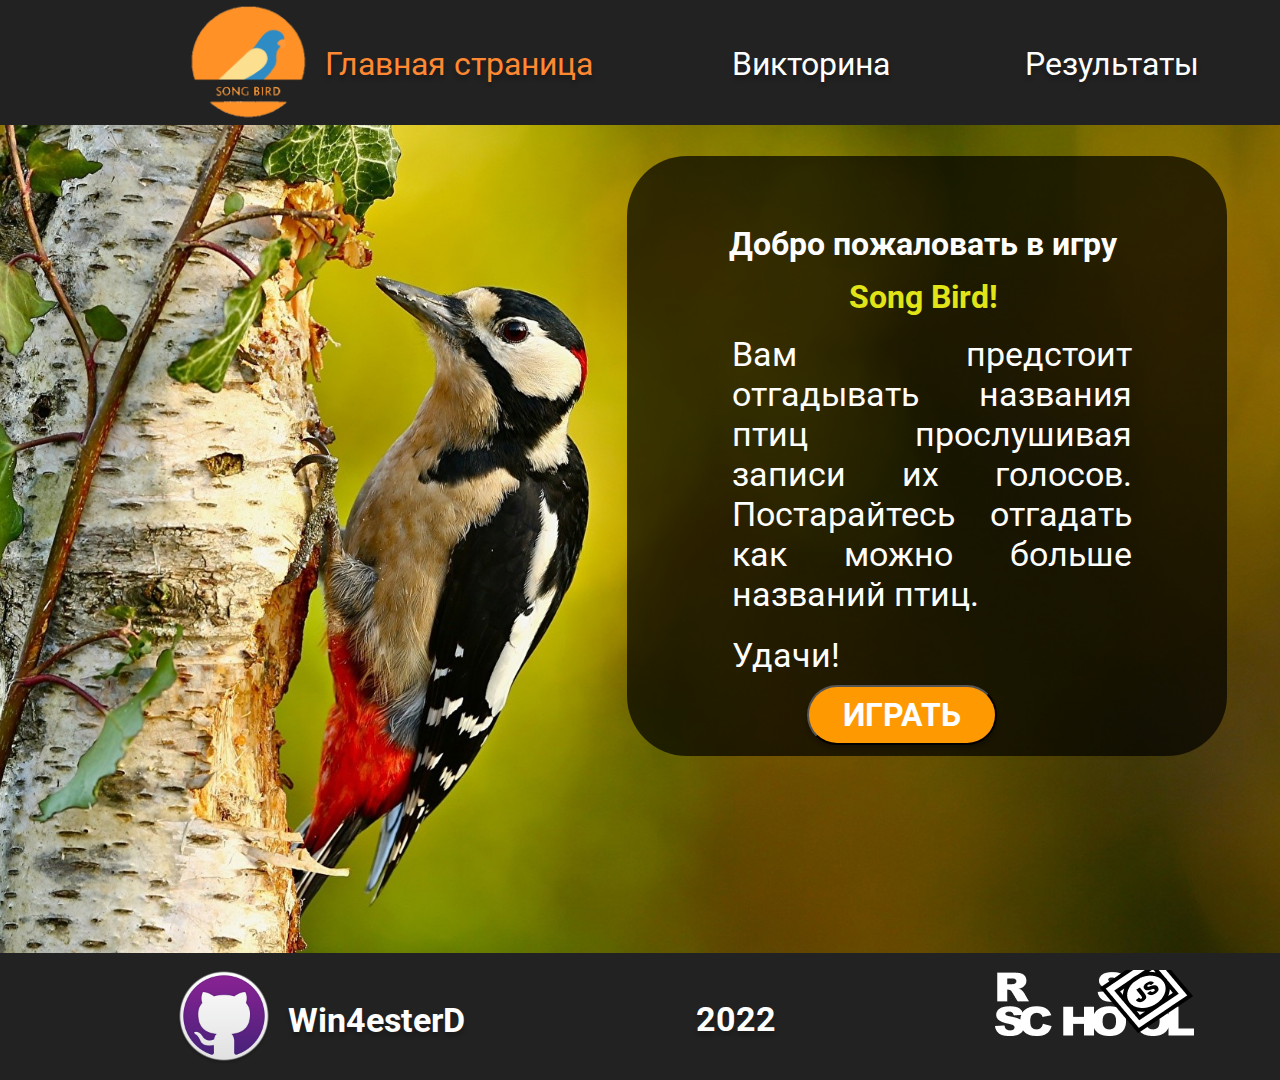
==== SongBird/index.html @ 35c27f8e "refactor: make it deployable on gh-pages" ====
<!DOCTYPE html>
<html lang="ru">
<head>
    <meta charset="UTF-8">
    <meta http-equiv="X-UA-Compatible" content="IE=edge">
    <meta name="viewport" content="width=device-width, initial-scale=1.0">
    <title>Song Bird</title>
    <link rel="preconnect" href="https://fonts.googleapis.com">
    <link rel="preconnect" href="https://fonts.gstatic.com" crossorigin>
    <link href="https://fonts.googleapis.com/css2?family=Roboto&display=swap" rel="stylesheet">
    <link rel="stylesheet" href="assets/styles/header.css">
    <link rel="stylesheet" href="assets/styles/main.css">
    <link rel="stylesheet" href="assets/styles/index.css">
    <link rel="stylesheet" href="assets/styles/footer.css">
</head>
<body>
    <header class="header">
        <div class="logo">
            <a href="index.html"><img class="logo-img" src="assets/IMG/logo.png" alt="logo"></a>
        </div>
        <nav class="nav">
            <ul class="nav-ul">
                <li class="nav-ul__li"><a class="nav-ul__li__a" id="active" href="index.html">Главная страница</a></li>
                <li class="nav-ul__li"><a class="nav-ul__li__a" href="game.html">Викторина</a></li>
                <li class="nav-ul__li"><a class="nav-ul__li__a" href="results.html">Результаты</a></li>
            </ul>
        </nav>
        <img class="burger-menu" src="assets/IMG/burger_menu.png" alt="burger menu">
    </header>
    <main class="main">
        <section class="welcome">
            <h1 class="welcome__h1">
                Добро пожаловать в игру <span class="game">Song Bird!</span>
            </h1>
            <p class="welcome__p">Вам предстоит отгадывать названия птиц прослушивая записи их голосов. 
                Постарайтесь отгадать как можно больше названий птиц.</p>
            <p class="welcome__p goodluck">Удачи!</p>
            <button class="play-btn">ИГРАТЬ</в>
        </section>
    </main>
    <footer class="footer">
        <div class="github">
            <a href="https://github.com/Win4esterD"><img src="assets/IMG/1200px-Github-desktop-logo-symbol.svg.png" alt="github" class="github__img"></a>
            <a href="https://github.com/Win4esterD" class="github__name">Win4esterD</a>
        </div>
        <p class="year">2022</p>
        <a href="https://rs.school/js/" class="rs-link"><img class="rs-link__img" src="assets/IMG/rs_school_js 1.png" alt="rs-logo"></a>
    </footer>
    <script src="assets/JS/burger-menu.js"></script>
</body>
</html>
---- SongBird/assets/styles/header.css ----
*{
    margin: 0 0 0 0;
    padding: 0 0 0 0;
}

.header{
    display: flex;
    height: 125px;
    background: #222222;
}

.burger-menu{
    display:none;
}

.logo{
    width: 142px;
    height: 125px;
    margin-left: 173px;
}

.logo-img{
    width: 142px;
    height: 125px;
}

.nav{
    display: flex;
    margin-top: 45px;
}

.nav-ul{
    display: flex;
    list-style: none;
    margin-left: 56px;
    gap: 275px;
}

.nav-ul__li__a{
    font-family: 'Roboto';
    font-style: normal;
    font-weight: 400;
    font-size: 32px;
    line-height: 38px;
    text-align: center;
    color: #FFFFFF;
    text-shadow: 0px 4px 4px rgba(0, 0, 0, 0.25);
    text-decoration: none;
    transition: 1s;
}

.nav-ul__li__a:hover{
    transform: scale(1.1);
    cursor: pointer;
    color: #FF8832;
}

.nav-ul__li:first-child{
    width: 279px;
}

.nav-ul__li:nth-child(2){
    width: 165px;
}

.nav-ul__li:nth-child(3){
    width: 180px;
}

#active{
    color: #FF8832;
}


@media (max-width: 1545px){
    .nav-ul{
        display: flex;
        margin-left: 10px;
        gap: 15vw;
    }
}

@media (max-width: 1356px){
    .nav-ul{
        display: flex;
        margin-left: 10px;
        gap: 10vw;
    }
}

@media (max-width: 1186px){
    .logo{
        margin-left: 10px;
    }
}

@media(max-width: 986px){
    .nav-ul__li:first-child{
        width: auto;
    }
    .nav-ul__li__a{
        font-size: 26px;
    }
}

@media(max-width: 910px){
    .nav-ul{
        gap: 9vw;
    }
    .nav-ul__li__a{
        font-size: 22px;
    }

    .nav-ul__li:nth-child(3) {
        width: auto;
    }

    .nav-ul__li:first-child{
        width: auto;
    }
    
    .nav-ul__li:nth-child(2){
        width: auto;
    }
    
    .nav-ul__li:nth-child(3){
        width: auto;
    }    
}

@media(max-width: 680px){
    .logo{
        margin-top: 20px;
        width: auto;
        height: auto;
    }
    .logo-img{
        width: 80px;
        height: 80px;
    }
    .nav-ul{
        margin-left: 10px;
        gap: 7vw;
    }
}

@media(max-width: 640px){
    .header{
        height: 50px;
    }

    .burger-menu{
        display:block;
        position: absolute;
        width: 50px;
        height: 30px;
        right: 10px;
        top: 10px;
    }

    .logo{
        display:none;
    }

    .nav{
        margin-top: 0px;
        margin-left: 20vw;
        display: none;
    }

    .nav-ul{
        gap: 7px;
        flex-direction: column;
    }
}
---- SongBird/assets/styles/main.css ----
.main{
    height: 828px;
    background-image: url("/../../assets/IMG/bird-background-1920.jpg");
    background-size: cover;
    background-position: 50% 49%;
}
---- SongBird/assets/styles/index.css ----
.welcome{
    position: relative;
    width: 737px;
    height: 768px;
    background: rgba(0, 0, 0, 0.7);
    border-radius: 60px;
    left: 998px;
    top: 31px;
}

.welcome__h1{
    width: 594px;
    height: 116px;
    font-family: 'Roboto';
    font-style: normal;
    font-weight: 700;
    font-size: 45px;
    line-height: 53px;
    text-align: center;
    color: #FFFFFF;
    padding: 62px 0 0 57px;
}

.game{
    color: rgba(225, 229, 23, 1);
}

.welcome__p{
    margin-left: 105px;
    width: 546px;
    height: 301px;
    font-family: 'Roboto';
    font-style: normal;
    font-weight: 400;
    font-size: 34px;
    line-height: 40px;
    text-align: justify;
    color: #FFFFFF;
}

.play-btn{
    position: relative;
    width: 394px;
    height: 103px;
    background: #FF9901;
    box-shadow: 0px 4px 4px rgba(0, 0, 0, 0.25);
    border-radius: 60px;
    font-family: 'Roboto';
    font-style: normal;
    font-weight: 700;
    font-size: 45px;
    line-height: 53px;
    text-align: center;
    color: #FFFFFF;
    bottom: 200px;
    left: 180px
}

.play-btn:hover{
    cursor: pointer;
    background: rgb(14, 228, 14);
}

.play-btn:active{
    background: rgb(230, 227, 9);
}

@media(max-width: 1741px){
    .welcome{
        left: 49vw;
    }
}

@media(max-width: 1453px){
    .welcome{
        width: 600px;
        height: 600px;
    }

    .welcome__h1{
        width: 400px;
        height: 116px;
        font-size: 2em;
        padding: 62px 0 0 96px;
    }

    .welcome__p{
        margin-left: 105px;
        width: 400px;
        height: 301px;
        font-family: 'Roboto';
        font-style: normal;
        font-weight: 400;
        font-size: 34px;
        line-height: 40px;
        text-align: justify;
        color: #FFFFFF;
    }

    .play-btn{
        position: relative;
        width: 190px;
        height: 60px;
        bottom: 251px;
        font-size: 32px;
    }
}

@media (max-width: 1186px){
    .welcome{
        width: 460px;
    }

    .welcome__h1{
        padding: 62px 0 0 17px;
    }

    .welcome__p{
        margin-left: 20px;
    }

    .play-btn{
        left: 125px;
    }
}

@media(max-width: 986px){
    .welcome__h1{
        padding: 62px 0 0 17px;
        font-size: 26px;
        width: 379px;
    }

    .welcome__p{
        width: 350px;
        font-size: 26px;
        margin-left: 45px;
    }

    .goodluck{
        margin-top: -40px;
    }
}

@media(max-width: 910px){
    .welcome{
        width: 410px;
    }

    .welcome__p{
        margin-left: 30px;
    }
}

@media(max-width:810px){
    .welcome{
        left: 353px;
    }
}

@media(max-width: 764px){
    .welcome{
        left: 330px;
    }
}

@media(max-width: 744px){
    .welcome{
        width: 350px;
    }
    .welcome__h1{
        font-size: 22px;
        width: 320px;
        line-height: 40px;
    }

    .welcome__p {
        font-size: 22px;
        width: 297px;
        margin-left: 20px;
    }
}

@media(max-width: 680px){
    .welcome{
        left: 287px;
    }
}

@media(max-width: 640px){
    .welcome{
        left: 267px;
    }
}

@media(max-width: 640px){
    .welcome{
        left: 254px;
    }
}

@media(max-width: 606px){
    .welcome{
        left: 246px;
    }
}

@media(max-width: 597px){
    .welcome{
        width: 215px;
    }

    .welcome__h1{
        font-size: 16px;
        width: 195px;
        padding: 50px 0 0 1px;
    }

    .welcome__p{
        font-size: 16px;
        width: 175px;
        line-height: 30px;
    }

    .play-btn{
        left: 12px;
        font-size: 22px;
        width: 110px;
        height: 55px;
    }
} 

@media(max-width: 462px){
    .welcome{
        width: 230px;
        left: 39vw;
    }

    .play-btn{
        left: 60px;
    }
}

@media(max-width: 379px){
    .welcome{
        width: 300px;
        left: 7vw;
        background:rgba(0, 0, 0, 0.9);
    }

    .welcome__h1{
        margin-left: 63px;
        font-size: 18px;
    }

    .welcome__p{
        margin-left: 60px;
        font-size: 18px;
    }

    .goodluck{
        padding-top: 20px;
    }

    .play-btn{
        left: 93px;
    }
}

@media(max-width: 324px){
    .welcome{
        left: 3vw;
    }
}
---- SongBird/assets/styles/footer.css ----
.footer{
    display: flex;
    height: 127px;
    background: #222222;
}

.github{
    display: flex;
    padding-top: 13px;
    margin-left: 174px;
}

.github__img{
    transition: 1s ease-in-out;
    width: 100px;
    height: 100px;
}


.github__name{
    width: 204px;
    height: 61px;
    font-family: 'Roboto';
    font-style: normal;
    font-weight: 700;
    font-size: 34px;
    line-height: 40px;
    text-align: center;
    color: #FFFFFF;
    text-shadow: 0px 4px 4px rgba(0, 0, 0, 0.25);
    padding-top: 34px;
    text-decoration: none;
    transition: 1s all;
}

.github__img:hover{
    transform: scale(1.1);
}

.github__name:hover{
    color: #FF9901;
    transform: scale(1.1);
}

.github__name:hover ~ .github__img{
    transform: scale(1.1);
}

.year{
    width: 107px;
    height: 43px;
    font-family: 'Roboto';
    font-style: normal;
    font-weight: 700;
    font-size: 34px;
    line-height: 40px;
    text-align: center;
    color: #FFFFFF;
    text-shadow: 0px 4px 4px rgba(0, 0, 0, 0.25);
    padding: 46px 371px 0 320px;
}

.rs-link{
    z-index: 2;
    width: 199px;
    height: 66px;
    color: white;
    padding-top: 17px;
}

.rs-link__img{
    transition: 1s all;
}

.rs-link__img:hover{
    transform: scale(1.1);
}

@media(max-width: 1774px){
    .year{
        padding: 46px 20vw 0 20vw;
    }
}

@media (max-width: 1356px){
    .year{
        padding: 46px 16vw 0 16vw;
    }
}

@media (max-width: 1186px){
    .github{
        margin-left: 10px;
    }
}

@media(max-width: 986px){
    .year,
    .github__name{
        font-size: 26px;
    }

    .rs-link__img{
        width: 150px;
        margin-top: 10px;
    }
}

@media(max-width: 910px){
    .year{
        padding: 46px 11vw 0 11vw;
    }
}

@media(max-width: 680px){
    .year{
        padding: 46px 5vw 0 5vw;
    }
}

@media(max-width: 640px){
    .footer{
        flex-direction: column;
        height: auto;
    }

    .github{
        margin-left: 25vw;
        gap: 0px;
    }

    .github__img{
        width: 80px;
        height: 80px;
    }

    .github__name{
        width: auto;
    }


    .year{
        padding: 0px 0vw 0 37vw;
    }

    .rs-link{
        margin-left: 36vw;
        padding-bottom: 20px;
    }
}

/* @media(max-width: 580px){
    .footer{
        flex-direction: column;
        height: auto;
    }
} */
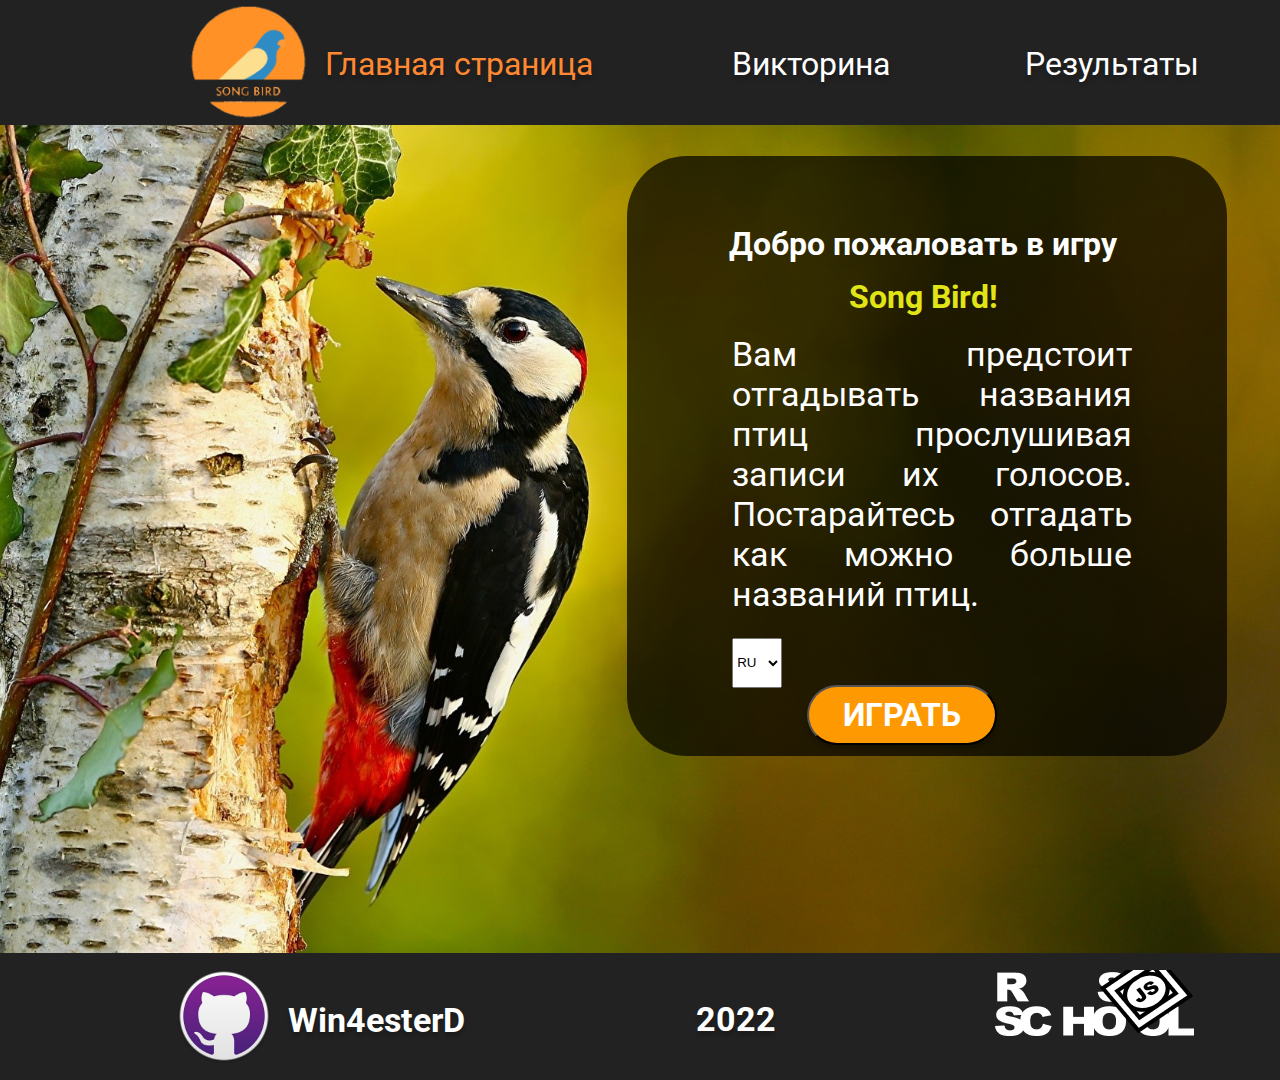
==== commit 02ca469b: "feat: implement English version" ====
--- a/SongBird/index.html
+++ b/SongBird/index.html
@@ -11,7 +11,10 @@
     <link rel="stylesheet" href="assets/styles/header.css">
     <link rel="stylesheet" href="assets/styles/main.css">
     <link rel="stylesheet" href="assets/styles/index.css">
+    <link rel="stylesheet" href="assets/styles/game.css">
     <link rel="stylesheet" href="assets/styles/footer.css">
+    <link rel="stylesheet" href="assets/styles/player.css">
+    <link rel="stylesheet" href="assets/styles/player2.css">
 </head>
 <body>
     <header class="header">
@@ -20,9 +23,9 @@
         </div>
         <nav class="nav">
             <ul class="nav-ul">
-                <li class="nav-ul__li"><a class="nav-ul__li__a" id="active" href="index.html">Главная страница</a></li>
-                <li class="nav-ul__li"><a class="nav-ul__li__a" href="game.html">Викторина</a></li>
-                <li class="nav-ul__li"><a class="nav-ul__li__a" href="results.html">Результаты</a></li>
+                <li class="nav-ul__li"><a class="nav-ul__li__a" id="active" href="#">Главная страница</a></li>
+                <li class="nav-ul__li"><a class="nav-ul__li__a" href="#">Викторина</a></li>
+                <li class="nav-ul__li"><a class="nav-ul__li__a" href="#">Результаты</a></li>
             </ul>
         </nav>
         <img class="burger-menu" src="assets/IMG/burger_menu.png" alt="burger menu">
@@ -30,12 +33,105 @@
     <main class="main">
         <section class="welcome">
             <h1 class="welcome__h1">
-                Добро пожаловать в игру <span class="game">Song Bird!</span>
+                Добро пожаловать в игру <span class="game-name">Song Bird!</span>
             </h1>
             <p class="welcome__p">Вам предстоит отгадывать названия птиц прослушивая записи их голосов. 
-                Постарайтесь отгадать как можно больше названий птиц.</p>
-            <p class="welcome__p goodluck">Удачи!</p>
+                Постарайтесь отгадать как можно больше названий птиц.
+            </p>
+            <p class="welcome__p goodluck">
+                <select name="language" id="language">
+                    <option value=RU>RU</option>
+                    <option value=EN>EN</option>
+                </select>
+            </p>
             <button class="play-btn">ИГРАТЬ</в>
+        </section>
+
+        <section class="game">
+            <nav class="menu">
+                <div class="menu__div" id="tab-now"><p class="menu__p">Разминка</p></div>
+                <div class="menu__div"><p class="menu__p">Воробьиные</p></div>
+                <div class="menu__div"><p class="menu__p">Лесные птицы</p></div>
+                <div class="menu__div"><p class="menu__p">Певчие птицы</p></div>
+                <div class="menu__div"><p class="menu__p">Хищные птицы</p></div>
+                <div class="menu__div"><p class="menu__p">Морские птицы</p></div>
+            </nav>
+            <div class="playside">
+                <div class="bird-pic">
+                    <img class="bird-pic__img" src="assets/IMG/bird_06a46938.jpg" alt="unknown bird">
+                </div>
+                <div class="player-block">
+                    <p class="player-block__p">******</p>
+                    <hr class="player-block__hr">
+                    <div class="audio-container">
+                        <div class="playback-button">
+                            <img class="playback-button__img" src="assets/IMG/play.png" alt="play button">
+                        </div>
+                        <input type="range" class="timeline-2" min="0" value="0" step="1">
+                        <div class="time-info">
+                            <p class = time-now><span class="cur-mins">00</span>:<span class="cur-secs">00</span></p>
+                            <p class="duration-time"><span class="dur-min">00</span>:<span class="dur-sec">00</span></p>
+                        </div>
+                        <input type="range" class="volume" value="1" min="0" max="1" step="0.1">
+                    </div>
+                </div>
+            </div>
+            <p class="points">Очков: 0</p>
+            <div class="wrapper">
+                <div class="wrapper__div options">
+                    <div class="options-wrapper">
+                        <div class="option"><p class="option__p">Ворон</p></div>
+                        <div class="option"><p class="option__p">Журавль</p></div>
+                        <div class="option"><p class="option__p">Ласточка</p></div>
+                        <div class="option"><p class="option__p">Козодой</p></div>
+                        <div class="option"><p class="option__p">Кукушка</p></div>
+                        <div class="option"><p class="option__p">Синица</p></div>
+                    </div>
+                </div>
+                <div class="wrapper__div description-block">
+                    <p class="wrapper__p">Послушайте плеер, выберите птицу из списка</p>
+                    <div class="next-lvl blocker">
+                        <p class="next-lvl__p">Следующий уровень</p>
+                    </div>
+                    <div id="next-lvl" class="next-lvl">
+                        <p class="next-lvl__p">Следующий уровень</p>
+                    </div>
+                    <div class="answer-block">
+                        <div class="answer-block__header">
+                            <img class="answer-block__img" src="https://live.staticflickr.com//65535//49298804222_474cfe8682.jpg" alt="Raven">
+                            <div class="answer-block__basic-descr">
+                                <p class="bird-name">Ворон</p>
+                                <hr>
+                                <p class="species">Corvus corax</p>
+                                <hr>
+                                <!-- <audio controls class="answer-block__player">
+                                    <source class="player2-source" src="https://www.xeno-canto.org/sounds/uploaded/XIQVMQVUPP/XC518684-Grands%20corbeaux%2009012020%20Suzon.mp3" type="audio/mp3">
+                                </audio> -->
+                                <div class="answer-block__player">
+                                    <div class="player-and-timeline">
+                                        <div class="player2-btn">
+                                            <img class="player2-img" src="assets/IMG/play.png" alt="play button">
+                                        </div>
+                                        <div><input type="range" class="player2__timeline" min="0" value="0" step="1"></div>
+                                    </div>
+                                    <div class="player2-timers">
+                                        <p class="player2-current"><span class="p2-cur-min">00</span>:<span class="p2-cur-sec">00</span></p>
+                                        <p class="player2-duration"><span class="p2-dur-min">00</span>:<span class="p2-dur-sec">00</span></p>
+                                    </div>
+                                    <input type="range" class="player2__volume" value="1" min="0" max="1" step="0.1">
+                                </div>
+                            </div>
+                        </div>
+                        <p class="answer-block__descr">
+                            Ворон – крупная птица. Длина тела достигает 70 сантиметров, размах крыльев – до полутора метров. Вороны населяют окрестности Тауэра. В Англии бытует поверье, что в день, когда черные вороны улетят от Тауэра, монархия рухнет.
+                        </p>
+                    </div>
+                </div>
+            </div>
+            <div class="victory-screen">
+                <p class="victory-screen__p"></p>
+                <button class="restart-btn">ИГРАТЬ СНОВА</button>
+            </div>
         </section>
     </main>
     <footer class="footer">
@@ -47,5 +143,9 @@
         <a href="https://rs.school/js/" class="rs-link"><img class="rs-link__img" src="assets/IMG/rs_school_js 1.png" alt="rs-logo"></a>
     </footer>
     <script src="assets/JS/burger-menu.js"></script>
+    <script src="assets/JS/birds.js"></script>
+    <script src="assets/JS/multiLang.js"></script>
+    <script src="assets/JS/player2.js"></script>
+    <script src="assets/JS/game.js"></script>
 </body>
 </html>
--- a/SongBird/assets/styles/header.css
+++ b/SongBird/assets/styles/header.css
@@ -146,14 +146,14 @@
 
 @media(max-width: 640px){
     .header{
-        height: 50px;
+        height: 34px;
     }
 
     .burger-menu{
         display:block;
         position: absolute;
-        width: 50px;
-        height: 30px;
+        width: 18px;
+        height: 10px;
         right: 10px;
         top: 10px;
     }
@@ -174,3 +174,21 @@
     }
 }
 
+@media (max-width: 497px){
+    .nav{
+        margin-left: 13vw;
+    }
+}
+
+@media (max-width: 392px){
+    .nav{
+        margin-left: 8vw;
+    }
+}
+
+@media (max-width: 357px){
+    .nav{
+        margin-left: 1vw;
+    }
+}
+
--- a/SongBird/assets/styles/main.css
+++ b/SongBird/assets/styles/main.css
@@ -1,6 +1,6 @@
 .main{
     height: 828px;
-    background-image: url("/../../assets/IMG/bird-background-1920.jpg");
+    background-image: url("../../assets/IMG/bird-background-1920.jpg");
     background-size: cover;
     background-position: 50% 49%;
 }
--- a/SongBird/assets/styles/index.css
+++ b/SongBird/assets/styles/index.css
@@ -1,4 +1,5 @@
 .welcome{
+    display: block;
     position: relative;
     width: 737px;
     height: 768px;
@@ -21,7 +22,7 @@
     padding: 62px 0 0 57px;
 }
 
-.game{
+.game-name{
     color: rgba(225, 229, 23, 1);
 }
 
@@ -36,6 +37,26 @@
     line-height: 40px;
     text-align: justify;
     color: #FFFFFF;
+}
+
+/* .lang{
+    display: flex;
+    margin-left: 102px;
+}
+
+.game-language{
+    font-family: 'Roboto';
+    font-style: normal;
+    font-weight: 400;
+    font-size: 34px;
+    line-height: 40px;
+    text-align: justify;
+    color: #FFFFFF;
+} */
+
+#language{
+    width: 50px;
+    height: 50px;
 }
 
 .play-btn{
@@ -166,109 +187,70 @@
 
 @media(max-width: 744px){
     .welcome{
-        width: 350px;
-    }
-    .welcome__h1{
-        font-size: 22px;
-        width: 320px;
-        line-height: 40px;
+        width: 100%;
+        left: 0px;
+        background:#231E1E;
+    }
+    .welcome__h1{
+        margin-left: 20vw;
+        padding-top: 15px;
     }
 
     .welcome__p {
-        font-size: 22px;
-        width: 297px;
-        margin-left: 20px;
-    }
-}
-
-@media(max-width: 680px){
-    .welcome{
-        left: 287px;
-    }
-}
-
-@media(max-width: 640px){
-    .welcome{
-        left: 267px;
-    }
-}
-
-@media(max-width: 640px){
-    .welcome{
-        left: 254px;
-    }
-}
-
-@media(max-width: 606px){
-    .welcome{
-        left: 246px;
-    }
-}
-
-@media(max-width: 597px){
-    .welcome{
-        width: 215px;
-    }
-
-    .welcome__h1{
-        font-size: 16px;
-        width: 195px;
-        padding: 50px 0 0 1px;
-    }
-
-    .welcome__p{
-        font-size: 16px;
-        width: 175px;
-        line-height: 30px;
-    }
-
-    .play-btn{
-        left: 12px;
-        font-size: 22px;
-        width: 110px;
-        height: 55px;
-    }
-} 
-
-@media(max-width: 462px){
-    .welcome{
-        width: 230px;
-        left: 39vw;
-    }
-
-    .play-btn{
-        left: 60px;
-    }
-}
-
-@media(max-width: 379px){
-    .welcome{
-        width: 300px;
-        left: 7vw;
-        background:rgba(0, 0, 0, 0.9);
-    }
-
-    .welcome__h1{
-        margin-left: 63px;
-        font-size: 18px;
-    }
-
-    .welcome__p{
-        margin-left: 60px;
-        font-size: 18px;
-    }
-
-    .goodluck{
-        padding-top: 20px;
-    }
-
-    .play-btn{
-        left: 93px;
-    }
-}
-
-@media(max-width: 324px){
-    .welcome{
-        left: 3vw;
-    }
-}
+        margin-left: 20vw;
+    }
+
+    .play-btn{
+        margin-left: 20vw;
+    }
+}
+
+@media(max-width: 497px){
+    .welcome__h1{
+        width: 314px;
+        margin-left: 10vw;
+    }
+
+    .welcome__p{
+        margin-left: 10vw;
+    }
+
+    .play-btn{
+        margin-left: 8vw;
+    }
+
+}
+
+
+@media (max-width: 392px){
+    .welcome__h1{
+        margin-left: 1vw;
+    }
+
+    .welcome__p{
+        margin-left: 1vw;
+    }
+
+    .play-btn{
+        margin-left: 0px;
+        left: 23vw;
+    }
+}
+
+@media (max-width: 357px){
+    .welcome__h1{
+        margin-left: 0vw;
+    }
+
+    .welcome__p{
+        margin-left: 0vw;
+        width: auto;
+    }
+
+}
+
+@media (max-width: 331px){
+    .welcome__h1{
+        width: auto;
+    }
+}--- a/SongBird/assets/styles/game.css
+++ b/SongBird/assets/styles/game.css
@@ -0,0 +1,931 @@
+.game{
+    display: none;
+    position: relative;
+    width: 1276px;
+    height: 765px;
+    background: #231E1E;
+    border-radius: 23px;
+    top: 23px;
+    left: 306px;
+}
+
+
+
+.victory-screen{
+    display: none;
+    opacity: 0;
+    position: absolute;
+    width: auto;
+    left: 10vw;
+    top: 10vw;
+    transition: ease-in-out 1s;
+}
+
+.victory-screen__p{
+    font-family: 'Roboto';
+    font-style: normal;
+    font-weight: 400;
+    font-size: 26px;
+    line-height: 33px;
+    text-align: center;
+    color: #FFFFFF;
+
+}
+
+.restart-btn{
+    width: 186px;
+    height: 50px;
+    background: #FF9901;
+    box-shadow: 0px 4px 4px rgba(0, 0, 0, 0.25);
+    border-radius: 60px;
+    font-family: 'Roboto';
+    font-style: normal;
+    font-weight: 700;
+    font-size: 22px;
+    line-height: 20px;
+    text-align: center;
+    color: #FFFFFF;
+    margin-top: 20px;
+    margin-left: 20vw;
+}
+
+.restart-btn:hover{
+    cursor: pointer;
+    background: rgb(14, 228, 14);
+}
+
+.restart-btn:active{
+    background: rgb(230, 227, 9);
+}
+
+.menu{
+    display: flex;
+    gap: 15px;
+    padding-top: 27px;
+    transition: ease-in-out 1s;
+    
+}
+
+.menu__div{
+    width: 200px;
+    height: 40px;
+    background: #1EC069;
+    border-radius: 5px;
+}
+
+.menu__div:hover{
+    cursor: pointer;
+}
+
+#tab-now{
+    background: #FF8832;
+}
+
+#tab-now:hover{
+    cursor: unset;
+}
+
+.menu__p{
+    font-family: 'Roboto';
+    font-style: normal;
+    font-weight: 400;
+    font-size: 26px;
+    line-height: 33px;
+    text-align: center;
+    color: #FFFFFF;
+}
+
+.playside{
+    display: flex;
+    width: 1135px;
+    height: 232px;
+    background: #302828;
+    border-radius: 9px;
+    margin-top: 26px;
+    margin-left: 77px;
+    transition: ease-in-out 1s;
+}
+
+.bird-pic__img{
+    width: 300px;
+    height: 232px;
+    border-radius: 30px;
+}
+
+.player-block{
+    margin-left: 43px;
+}
+
+.player-block__p{
+    padding-top: 10px;
+    width: 125px;
+    height: 36px;
+    font-family: 'Roboto';
+    font-style: normal;
+    font-weight: 400;
+    font-size: 42px;
+    line-height: 49px;
+    text-align: center;
+    color: #FFFFFF;
+}
+
+.player-block__hr{
+    width: 696.43px;
+    height: 0px;
+    border: 2px solid #837C7C;
+}
+
+.player{
+    margin-top: 91px;
+    width: 696.43px;
+    color: black;
+}
+
+.points{
+    height: 30px;
+    font-family: 'Roboto';
+    font-style: normal;
+    font-weight: 400;
+    font-size: 26px;
+    line-height: 30px;
+    text-align: center;
+    color: #FFFFFF;
+    margin: 14px 0 0 300px;
+    transition: ease-in-out 1s;
+}
+
+.wrapper{
+    display:flex;
+    margin: 15px 0 0 72px;
+    gap: 132px;
+    transition: ease-in-out 1s;
+}
+
+.wrapper__div{
+    width: 504px;
+    height: 359px;
+    background: #302828;
+    border-radius: 26px;
+}
+
+.options-wrapper{
+    display: flex;
+    flex-direction: column;
+    margin: 16px 0 0 38px;
+    gap: 11px;
+}
+
+.option{
+    width: 430px;
+    height: 40px;
+    background: #473A3A;
+    border: 3px solid #000000;
+    border-radius: 8px;
+}
+
+.option:hover{
+    cursor: pointer;
+    background: #594343;
+}
+
+.option:active{
+    background: #FF8832;
+}
+
+.option__p{
+    font-family: 'Roboto';
+    font-style: normal;
+    font-weight: 400;
+    font-size: 26px;
+    line-height: 30px;
+    text-align: center;
+    color: #FFFFFF;
+    padding-top: 4px;
+}
+
+/* Это блок с описанием птицы, когда не выбрана */
+.wrapper__p{
+    width: 329px;
+    height: 60px;
+    font-family: 'Roboto';
+    font-style: normal;
+    font-weight: 400;
+    font-size: 26px;
+    line-height: 30px;
+    text-align: center;
+    color: #FFFFFF;
+    margin: 26px 0 0 97px;
+    display: block;
+}
+
+/* Это блок с описанием птицы, птица выбрана */
+.answer-block{
+    display: none;
+}
+
+.answer-block__img{
+    width: 200px;
+    height: 150px;
+    border-radius: 10px;;
+}
+
+.answer-block__header{
+    display: flex;
+}
+
+.bird-name{
+    font-family: 'Roboto';
+    font-style: normal;
+    font-weight: 400;
+    font-size: 26px;
+    line-height: 30px;
+    text-align: center;
+    color: #FFFFFF;
+    padding-bottom: 10px;
+}
+
+.species{
+    font-family: 'Roboto';
+    font-style: normal;
+    font-weight: 400;
+    font-size: 16px;
+    line-height: 30px;
+    text-align: center;
+    color: #FFFFFF;
+    padding-bottom: 10px;
+}
+
+.answer-block__player{
+    margin-top: 12px;
+}
+
+.answer-block__descr{
+    padding: 15px 10px 10px 10px;
+    font-family: 'Roboto';
+    font-style: normal;
+    font-weight: 400;
+    font-size: 16px;
+    line-height: 30px;
+    text-align: justify;
+    color: #FFFFFF;
+}
+
+.next-lvl{
+    position: absolute;
+    width: 387px;
+    height: 40px;
+    background: #1EC069;
+    border-radius: 7px;
+    bottom: 28px;
+    margin-left: 74px;
+}
+
+.blocker{
+    z-index: 1;
+    background: grey;
+}
+
+#next-lvl:hover{
+    cursor: pointer;
+    background: #16db72;
+}
+
+#next-lvl:active{
+    background: #FF8832;
+}
+
+.next-lvl__p{
+    font-family: 'Roboto';
+    font-style: normal;
+    font-weight: 400;
+    font-size: 28px;
+    line-height: 33px;
+    text-align: center;
+    color: #FFFFFF;
+}
+
+@media (max-width: 1919px){
+    .game{
+        left: 15vw;
+    }
+}
+
+@media (max-width: 1501px){
+    .game{
+        left: 10vw;
+    }
+}
+
+@media (max-width: 1419px){
+    .game{
+        left: 5vw;
+    }
+}
+
+@media (max-width: 1366px){
+    .game{
+        left: 3vw;
+    }
+}
+
+@media (max-width: 1315px){
+    .game{
+        left: 1vw;
+    }
+}
+
+@media (max-width: 1290px){
+    .game{
+        left: 0vw;
+    }
+}
+
+@media (max-width: 1277px){
+
+    .menu__div{
+        width: 189px;
+    }
+
+    .menu__p{
+        font-size: 22px;
+    }
+
+    .game{
+        width: 1195px;
+    }
+
+    .playside{
+        margin-left: 20px;
+    }
+
+    .wrapper{
+        margin-left: 20px;
+    }
+}
+
+@media (max-width: 1195px){
+    .game{
+        width: 1160px;
+    }
+
+    .playside{
+        margin-left: 6px;
+    }
+
+    .menu__div{
+        width: 164px;
+        margin-left: 15px;
+    }
+
+    .wrapper{
+        gap: 110px;
+    }
+    
+}
+
+@media (max-width: 1161px){
+    .game{
+        width: 1066px;
+        left: 3vw;
+    }
+
+    .playside{
+        width: 1052px;
+    }
+
+    .menu__div{
+        width: 148px;
+    }
+
+    .menu__p{
+        font-size: 18px;
+    }
+
+    .points{
+        margin-left: 555px;
+    }
+
+    .wrapper{
+        margin-left: 6px;
+        gap: 29px;
+    }
+}
+
+@media(max-width: 1100px){
+    .game{
+        left: 1vw;
+    }
+}
+
+@media(max-width: 1100px){
+    .game{
+        left: 0vw;
+    }
+}
+
+@media(max-width: 1066px){
+    .game{
+        width: 1020px;
+        left: 0vw;
+    }
+    .bird-pic__img {
+        width: 250px;
+        height: 200px;
+        border-radius: 30px;
+    }
+
+    .playside {
+        width: 996px;
+    }
+
+    .menu{
+        gap: 4px;
+    }
+
+    .options{
+        width: 460px;
+    }
+
+    .option{
+        width: 360px;
+    }
+}
+
+@media(max-width: 1020px){
+    .bird-pic__img {
+        width: 200px;
+        height: 200px;
+        border-radius: 30px;
+    }
+
+    .player-block{
+        margin-left: 10px;
+    }
+
+    .playside{
+        width: 922px;
+    }
+
+    .option {
+        width: 290px;
+    }
+
+    .options {
+        width: 390px;
+    }
+
+    .menu {
+        gap: 0px;
+    }
+
+    .menu__div {
+        width: 139px;
+    }
+
+    .game{
+        width: 938px;
+    }
+}
+
+@media (max-width: 940px){
+    .player{
+        width: 540.43px;
+    }
+
+    .player-block__hr {
+        width: 530px;
+        height: 0px;
+        border: 2px solid #837C7C;
+    }
+
+    .options {
+        width: 324px;
+    }
+
+    .options-wrapper {
+        margin: 14px 0 0 9px;
+    }
+
+    .playside {
+        width: 850px;
+    }
+
+    .menu__div {
+        width: 127px;
+    }
+
+    .menu__p{
+        font-size: 16px;
+    }
+
+    .game {
+        width: 864px;
+    }
+
+}
+
+@media (max-width: 864px){
+    .menu__div {
+        margin-left: 5px;
+        width: 121px;
+    }
+
+    .playside {
+        width: 753px;
+    }
+
+    .next-lvl{
+        width: 238px;
+        height: 34px;
+    }
+
+    .next-lvl__p {
+        font-size: 22px;
+    }
+
+    .answer-block__player {
+        width: 50px;
+    }
+
+    .answer-block__player {
+        width: 250px;
+    }
+
+    .answer-block__img {
+        width: 150px;
+        height: 150px;
+        border-radius: 10px;
+    }
+
+    .description-block{
+        width: 400px;
+    }
+    
+    .next-lvl {
+        width: 230px;
+        height: 29px;
+    }
+
+    .game {
+        width: 768px;
+    }
+
+    .wrapper__p{
+        margin-left: 20px;
+    }
+
+    .answer-block__descr{
+        font-size: 14px;
+    }
+}
+
+@media (max-width: 800px){
+    .game{
+        margin-left: 2vw;
+    }
+}
+
+@media (max-width: 784px){
+    .game{
+        margin-left: 1vw;
+    }
+}
+
+@media (max-width: 776px){
+    .game{
+        margin-left: 0vw;
+    }
+}
+
+@media (max-width: 768px){
+    .player-block {
+        margin-left: 4px;
+    }
+
+    .option {
+        width: 168px;
+    }
+
+    .options {
+        width: 200px;
+    }
+
+    .points {
+        margin-left: 384px;
+    }
+
+    .player {
+        width: 429.43px;
+    }
+
+    .player-block__hr {
+        width: 418px;
+    }
+
+    .playside {
+        width: 636px;
+    }
+
+    .menu__div {
+        margin-left: 5px;
+        /* width: 101px; */
+    }
+
+    .menu{
+        flex-wrap: wrap;
+    }
+
+    .game {
+        width: 646px;
+        height: 747px;
+        left: 5vw;
+    }
+
+    .playside{
+        height: 200px;
+    }
+
+    .points{
+        height: 20px;
+    }
+
+    .next-lvl{
+        bottom: 7px;
+    }
+
+}
+
+@media (max-width: 680px){
+    .game{
+        left: 1vw;
+    }
+}
+
+@media (max-width: 654px){
+    .game{
+        left: 0px;
+    }
+}
+
+@media (max-width: 646px){
+    .option {
+        width: 118px;
+    }
+
+    .options {
+        width: 145px;
+    }
+
+    .option__p{
+        font-size: 20px;
+    }
+
+    .player {
+        width: 357.43px;
+    }
+
+    .player-block__hr {
+        width: 342px;
+    }
+
+    .playside {
+        width: 563px;
+    }
+
+    .game {
+        width: 581px;
+        left: 5vw;
+    }
+}
+
+@media (max-width: 612px){
+    .game{
+        left: 1vw;
+    }
+}
+
+@media (max-width: 588px){
+    .game{
+        left: 0vw;
+    }
+}
+
+@media (max-width: 582px){
+    .game{
+        width: 100%;
+    }
+
+    .menu{
+        gap: 10px;
+        padding-top: 9px;
+        padding-left: 4vw;
+    }
+
+    .bird-pic__img {
+        width: 130px;
+        height: 130px;
+    }
+
+    .player{
+        margin-top: 17px;
+    }
+
+    .playside{
+        margin-top: 12px;
+        margin-left: 20px;
+        width: 494px;
+        height: 130px;
+    }
+
+    .points{
+        width: auto;
+        height: 16px;
+        margin-top: 5px;
+        font-size: 16px;
+        margin-left: 150px;
+    }
+
+    .options{
+        width: 116px;
+    }
+
+    .option{
+        width: 89px;
+
+    }
+
+    .option__p{
+        font-size: 14px;
+    }
+
+    .game{
+        height: 646px;
+    }
+
+    .next-lvl{
+        width: 183px;
+    }
+
+    .next-lvl__p {
+        font-size: 18px;
+    }
+}
+
+@media (max-width: 560px){
+    .menu{
+        padding-left: 0px;
+    }
+}
+
+@media (max-width: 546px){
+    .menu{
+        margin-left: 3vw;
+    }
+    .wrapper{
+        gap: 5px;
+    }
+}
+
+@media (max-width: 518px){
+    .answer-block{
+        width: auto;
+    }
+    .answer-block__img{
+        width: 100px;
+        height: 100px;
+    }
+
+    .answer-block__player {
+        width: 250px;
+    }
+
+    .bird-name{
+        padding-bottom: 1px;
+    }
+
+    .species{
+        padding-bottom: 1px;
+    }
+
+    .player{
+        width: 300px;;
+    }
+
+    .player-block__hr{
+        width: auto;
+    }
+
+    .playside{
+        width: auto;
+    }
+}
+
+@media (max-width: 474px){
+    .player-block__hr {
+        width: 290px;
+    }
+}
+
+@media (max-width: 466px){
+    .answer-block__player {
+        width: 180px;
+    }
+
+    .player-block__p{
+        padding-top: 0px;
+        font-size: 32px;
+        height: 32px;
+    }
+
+    .bird-name{
+        font-size: 22px;
+        line-height: 25px;
+    }
+
+    .next-lvl{
+        bottom: 0px;
+    }
+
+    .bird-pic__img {
+        width: 110px;
+        height: 110px
+    }
+
+    .playside{
+        height: 110px;
+    }
+
+    .wrapper__p{
+        font-size: 22px;
+        width: auto;
+    }
+
+    .player-block__hr {
+        width: auto;
+    }
+}
+
+@media (max-width: 434px){
+    .player {
+        width: 230px;
+    }
+}
+
+@media (max-width: 412px){
+
+    .menu{
+        margin-left: 2vw;
+    }
+    .menu__div{
+        width: 105px;
+    }
+
+    .menu__p{
+        font-size: 14px;
+    }
+}
+
+@media (max-width: 404px){
+    
+
+    .option {
+        width: 76px;
+    }
+
+    .options-wrapper{
+        margin-left: 2px;
+    }
+}
+
+@media (max-width: 384px){
+    .answer-block__descr{
+        line-height: 22px;
+    }
+}
+
+@media (max-width: 376px){
+    .answer-block__player {
+        width: 150px;
+    }
+
+    .next-lvl{
+        margin-left: 42px;
+    }
+}
+
+@media (max-width: 364px){
+    .player {
+        width: 190px;
+    }
+
+    .menu{
+        margin-left: 0px;
+    }
+
+}
+
+@media(max-width: 349px){
+    .game {
+        height: 716px;
+    }
+}--- a/SongBird/assets/styles/footer.css
+++ b/SongBird/assets/styles/footer.css
@@ -149,9 +149,17 @@
     }
 }
 
-/* @media(max-width: 580px){
-    .footer{
-        flex-direction: column;
-        height: auto;
+@media (max-width: 331px){
+    .year{
+        padding: 0px 0vw 0 15vw;
     }
-} */
+
+    .rs-link{
+        margin-left: 10vw;
+        padding-bottom: 20px;
+    }
+
+    .github{
+        margin-left: 1vw;
+    }
+}
--- a/SongBird/assets/styles/player.css
+++ b/SongBird/assets/styles/player.css
@@ -0,0 +1,209 @@
+*{
+    padding: 0 0 0 0;
+    margin: 0 0 0 0;
+}
+
+.audio-container{
+    height: 150px;
+    margin-top: 30px;
+}
+
+.playback-button {
+    -webkit-transition: .2s;
+    transition: .2s;
+    width: 40px;
+    height: 40px;
+    border: 2px solid #00bc8c;
+    justify-content: center;
+    border-radius: 50%;
+    margin-right: 20px;
+    margin-bottom: 12px;
+    cursor: pointer;
+}
+
+.playback-button__img{
+    transition: .2s;
+    width: 18px;
+    height: 18px;
+    color: #54b1c1;
+    margin: 10px 0 0 10px;
+}
+
+svg {
+    overflow: hidden;
+    vertical-align: middle;
+}
+
+.timeline{
+    position: relative;
+    height: 4px;
+    width: 300px;
+    left: 60px;
+    bottom: 30px;
+    cursor: pointer;
+}
+
+
+
+.time-info{
+    display: flex;
+    gap: 581px;
+    margin-left: 50px;
+    margin-top: -35px;
+}
+
+.time-now,
+.duration-time{
+    color: white;
+    font-family: 'Roboto', sans-serif;
+    font-size: 14px;
+}
+
+
+.timeline-2[type='range']{
+    -webkit-appearance: none !important;
+    background: linear-gradient(to right, rgb(0, 188, 140) 0%, rgb(61, 133, 140) 0%, rgb(115, 115, 115) 0%, rgb(115, 115, 115) 100%);
+    position: relative;
+    width: 653px;
+    height:4px;
+    left: 47px;
+    bottom: 45px;
+    cursor: pointer;
+}
+
+.timeline-2[type='range']::-webkit-slider-thumb {
+    -webkit-appearance: none !important;
+    background-color: grey;
+    width: 16px;
+    height: 16px;
+    border-radius: 50%;
+    cursor: pointer;
+}
+
+.volume{
+    position: relative;
+    height: 3px;
+    width: 80px;
+    margin-left: 290px;
+    bottom: 20px;
+}
+    
+
+
+.volume[type='range']{
+    -webkit-appearance: none !important;
+    background: linear-gradient(to right, rgb(0, 188, 140) 0%, rgb(61, 133, 140) 0%, rgb(115, 115, 115) 0%, rgb(115, 115, 115) 100%);
+}
+
+
+.volume[type='range']::-webkit-slider-thumb{
+    -webkit-appearance: none !important;
+    height: 13px;
+    width: 13px;
+    cursor: pointer;
+    border-radius: 50%;
+    background: grey;
+    color: grey;
+}
+
+@media (max-width: 940px){
+    .timeline-2[type='range'] {
+        width: 488px;
+    }
+
+    .time-info {
+        gap: 417px;
+    }
+}
+
+
+@media (max-width: 768px){
+
+    .timeline-2[type='range'] {
+        width: 375px;
+    }
+
+    .time-info {
+        gap: 300px;
+    }
+
+    .volume {
+        margin-left: 180px;
+    }
+}
+
+@media (max-width: 646px){
+    .timeline-2[type='range'] {
+        width: 300px;
+    }
+
+    .time-info {
+        gap: 200px;
+    }
+
+    .volume {
+        margin-left: 150px;
+    }
+}
+
+@media (max-width: 582px){
+    .audio-container {
+        height: 150px;
+        margin-top: 8px;
+    }
+}
+
+@media (max-width: 518px){
+    .timeline-2[type='range'] {
+        width: 273px;
+    }
+}
+
+@media (max-width: 474px){
+    .timeline-2[type='range'] {
+        width: 248px;
+    }
+
+    .time-info {
+        gap: 160px;
+    }
+
+    .volume{
+        margin-left: 130px;
+    }
+}
+
+
+@media (max-width: 429px){
+    .timeline-2[type='range'] {
+        width: 230px;
+    }
+
+    .volume{
+        margin-left: 120px;
+    }
+
+    .time-info {
+        gap: 150px;
+    }
+}
+
+@media (max-width: 411px){
+    .timeline-2[type='range'] {
+        width: 200px;
+    }
+
+    .volume{
+        margin-left: 100px;
+    }
+
+    .time-info {
+        gap: 100px;
+    }
+}
+
+@media (max-width: 381px){
+    .timeline-2[type='range'] {
+        width: 170px;
+    }
+}
--- a/SongBird/assets/styles/player2.css
+++ b/SongBird/assets/styles/player2.css
@@ -0,0 +1,112 @@
+.player-and-timeline{
+    display: flex;
+    flex-direction: row;
+}
+
+.player2-btn {
+    -webkit-transition: .2s;
+    transition: .2s;
+    width: 20px;
+    height: 20px;
+    border: 2px solid #00bc8c;
+    justify-content: center;
+    border-radius: 50%;
+    margin: 0 5px 0 5px;
+    cursor: pointer;
+}
+
+.player2-timers{
+    display: flex;
+    font-family: Roboto;
+    font-size: 14px;
+    color: white;
+    margin-left: 28px;
+    gap: 203px;
+}
+
+.player2__timeline[type="range"]{
+    -webkit-appearance: none !important;
+    background: linear-gradient(to right, rgb(0, 188, 140) 0%, rgb(61, 133, 140) 0%, rgb(115, 115, 115) 0%, rgb(115, 115, 115) 100%);
+    position: relative;
+    height: 4px;
+    cursor: pointer;
+    width: 267px;
+}
+
+.player2__timeline[type='range']::-webkit-slider-thumb {
+    -webkit-appearance: none !important;
+    background-color: grey;
+    width: 16px;
+    height: 16px;
+    border-radius: 50%;
+    cursor: pointer;
+}
+
+.player2__volume[type="range"]{
+    -webkit-appearance: none !important;
+    background: linear-gradient(to right, rgb(0, 188, 140) 0%, rgb(61, 133, 140) 0%, rgb(115, 115, 115) 0%, rgb(115, 115, 115) 100%);
+    position: relative;
+    height: 3px;
+    width: 90px;
+    margin-left: 90px;
+    bottom: 20px;
+}
+
+.player2__volume[type="range"]::-webkit-slider-thumb{
+    -webkit-appearance: none !important;
+    background-color: grey;
+    width: 16px;
+    height: 16px;
+    cursor: pointer;
+    border-radius: 50%;
+}
+
+@media (max-width: 864px){
+    .player2__timeline[type="range"]{
+        width: 213px;
+    }
+
+    .player2-timers{
+        gap: 148px;
+    }
+}
+
+@media (max-width: 466px){
+    .player2__timeline[type="range"] {
+        width: 170px;
+    }
+
+    .player2__volume[type="range"]{
+        width: 66px;
+        margin-left: 76px;
+    }
+
+    .player2-timers{
+        gap: 107px;
+    }
+}
+
+@media (max-width: 420px){
+    .player2__timeline[type="range"] {
+        width: 150px;
+    }
+
+    .player2-timers{
+        gap: 80px;
+    }
+
+    .player2__volume[type="range"]{
+        width: 55px;
+        margin-left: 70px;
+    }
+}
+
+@media (max-width: 379px){
+    .player2__timeline[type="range"] {
+        width: 120px;
+    }
+
+    .player2-timers{
+        gap: 65px;
+    }
+}